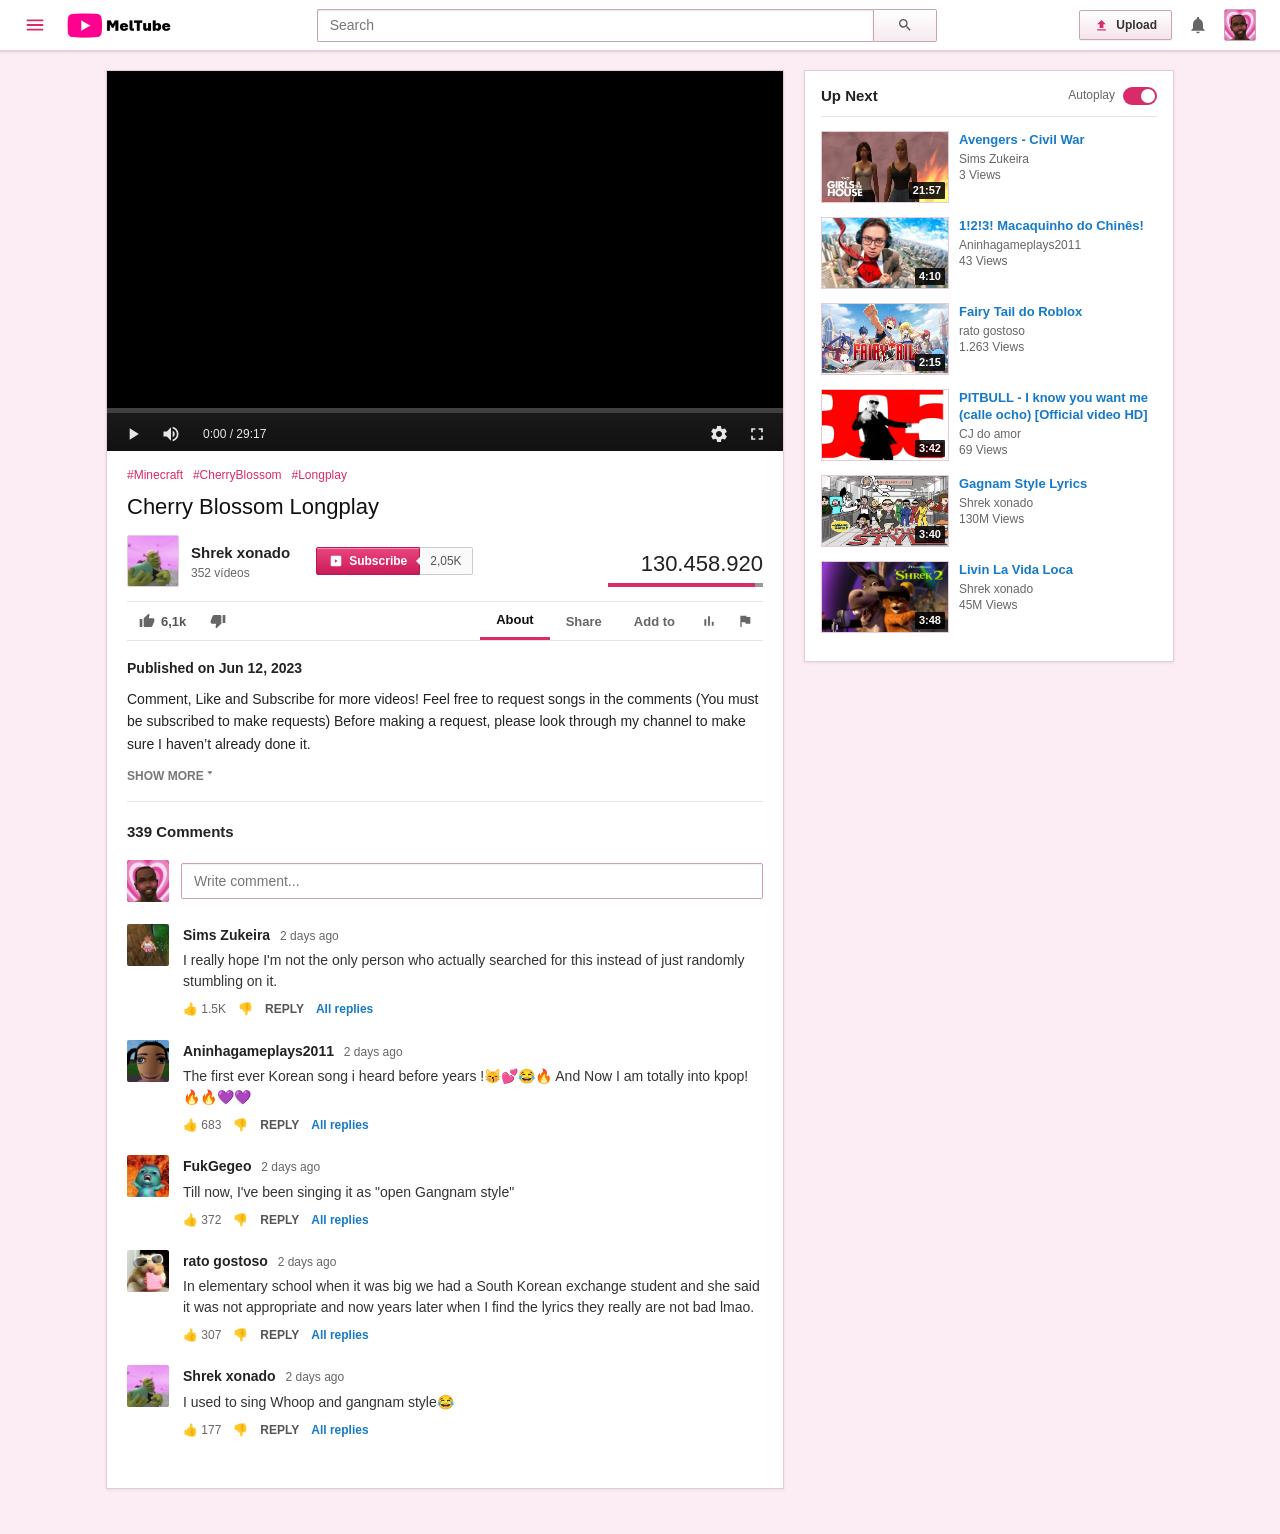
==== pages/play-video-Cherry-Blossom-LongPlay.html @ 24762727 "MelTube layout completo e videos otimizados" ====
<!DOCTYPE html>
<html lang="pt">
<head>
    <meta charset="UTF-8">
    <meta http-equiv="X-UA-Compatible" content="IE=edge">
    <meta name="viewport" content="width=device-width, initial-scale=1.0">
    <title>Cherry Blossom Longplay - MelTube</title>
    <link rel="icon" href="../assets/images/branding/youtube (1).png">
    <link rel="stylesheet" href="../assets/css/watch.css">
</head>

<body>
    
    <!-- HEADER HITCHHIKER 2013 -->
    <nav class="navbar">
        <div class="nav-left">
            <button class="icon-btn menu-btn" title="Guide">
                <svg viewBox="0 0 24 24" class="svg-icon"><path d="M3 18h18v-2H3v2zm0-5h18v-2H3v2zm0-7v2h18V6H3z"/></svg>
            </button>
            <a href="../index.html">
                <img src="../assets/images/branding/logo.png" alt="MelTube" class="logo">
            </a>
        </div>

        <div class="nav-middle">
            <div class="search-box">
                <input type="text" placeholder="Search">
                <button type="submit" class="search-btn" title="Search">
                    <svg viewBox="0 0 24 24" class="svg-icon search-svg"><path d="M15.5 14h-.79l-.28-.27A6.471 6.471 0 0 0 16 9.5 6.5 6.5 0 1 0 9.5 16c1.61 0 3.09-.59 4.23-1.57l.27.28v.79l5 4.99L20.49 19l-4.99-5zm-6 0C7.01 14 5 11.99 5 9.5S7.01 5 9.5 5 14 7.01 14 9.5 11.99 14 9.5 14z"/></svg>
                </button>
            </div>
        </div>

        <div class="nav-right">
            <button class="yt-upload-btn">
                <svg viewBox="0 0 24 24" class="svg-icon upload-svg"><path d="M9 16h6v-6h4l-7-7-7 7h4zm-4 2h14v2H5z"/></svg>
                <span>Upload</span>
            </button>
            <button class="icon-btn notif-btn" title="Notifications">
                <svg viewBox="0 0 24 24" class="svg-icon"><path d="M12 22c1.1 0 2-.9 2-2h-4c0 1.1.9 2 2 2zm6-6v-5c0-3.07-1.63-5.64-4.5-6.32V4c0-.83-.67-1.5-1.5-1.5s-1.5.67-1.5 1.5v.68C7.64 5.36 6 7.92 6 11v5l-2 2v1h16v-1l-2-2z"/></svg>
            </button>
            <img src="../assets/images/avatars/avatar-1.png" alt="Profile" class="user-icon">
        </div>
    </nav>

    <!-- CONTENT WRAPPER -->
    <div class="container play-container">
        <div class="row">
            
            <!-- COLUNA DO VÍDEO -->
            <div class="play-video">
                <div class="yt-player-box" id="playerBox">
                    <video id="myVideo" preload="metadata" autoplay playsinline>
                        <source src="../assets/videos/never-gonna-give-you-up.mp4">
                    </video>

                    <div class="yt-controls">
                        <div class="yt-timeline" id="timeline">
                            <div class="yt-timeline-buffer"></div>
                            <div class="yt-timeline-played" id="timelinePlayed"></div>
                            <div class="yt-scrubber-handle" id="scrubber"></div>
                        </div>

                        <div class="yt-controls-bottom">
                            <div class="ctrl-left">
                                <button class="ctrl-btn" id="playBtn" title="Play">
                                    <svg viewBox="0 0 24 24" class="ctrl-svg" id="playIcon"><path d="M8 5v14l11-7z"/></svg>
                                </button>
                                <button class="ctrl-btn" id="volBtn" title="Mute">
                                    <svg viewBox="0 0 24 24" class="ctrl-svg" id="volIcon"><path d="M3 9v6h4l5 5V4L7 9H3zm13.5 3c0-1.77-1.02-3.29-2.5-4.03v8.05c1.48-.73 2.5-2.25 2.5-4.02zM14 3.23v2.06c2.89.86 5 3.54 5 6.71s-2.11 5.85-5 6.71v2.06c4.01-.91 7-4.49 7-8.77s-2.99-7.86-7-8.77z"/></svg>
                                </button>
                                <span class="time-label" id="timeLabel">0:00 / 29:17</span>
                            </div>

                            <div class="ctrl-right">
                                <button class="ctrl-btn" title="Settings">
                                    <svg viewBox="0 0 24 24" class="ctrl-svg"><path d="M19.14 12.94c.04-.3.06-.61.06-.94 0-.32-.02-.64-.07-.94l2.03-1.58c.18-.14.23-.41.12-.61l-1.92-3.32c-.12-.22-.37-.29-.59-.22l-2.39.96c-.5-.38-1.03-.7-1.62-.94l-.36-2.54c-.04-.24-.24-.41-.48-.41h-3.84c-.24 0-.43.17-.47.41l-.36 2.54c-.59.24-1.13.57-1.62.94l-2.39-.96c-.22-.08-.47 0-.59.22L2.74 8.87c-.12.21-.08.47.12.61l2.03 1.58c-.05.3-.09.63-.09.94s.02.64.07.94l-2.03 1.58c-.18.14-.23.41-.12.61l1.92 3.32c.12.22.37.29.59.22l2.39-.96c.5.38 1.03.7 1.62.94l.36 2.54c.05.24.24.41.48.41h3.84c.24 0 .44-.17.47-.41l.36-2.54c.59-.24 1.13-.56 1.62-.94l2.39.96c.22.08.47 0 .59-.22l1.92-3.32c.12-.22.07-.47-.12-.61l-2.01-1.58zM12 15.6c-1.98 0-3.6-1.62-3.6-3.6s1.62-3.6 3.6-3.6 3.6 1.62 3.6 3.6-1.62 3.6-3.6 3.6z"/></svg>
                                </button>
                                <button class="ctrl-btn" id="fsBtn" title="Fullscreen">
                                    <svg viewBox="0 0 24 24" class="ctrl-svg"><path d="M7 14H5v5h5v-2H7v-3zm-2-4h2V7h3V5H5v5zm12 7h-3v2h5v-5h-2v3zM14 5v2h3v3h2V5h-5z"/></svg>
                                </button>
                            </div>
                        </div>
                    </div>
                </div>

                <!-- CABEÇALHO DO VÍDEO -->
                <div class="watch-header">
                    <div class="tags">
                        <a href="#">#Minecraft</a> <a href="#">#CherryBlossom</a> <a href="#">#Longplay</a>
                    </div>
                    <h3>Cherry Blossom Longplay</h3>

                    <div class="watch-headline-row">
                        <div class="channel-info">
                            <img src="../assets/images/avatars/avatar-2.png" alt="Channel" class="channel-avatar">
                            <div>
                                <a href="https://www.youtube.com/@taefiedcontents9467" target="_blank" class="channel-title">Shrek xonado</a>
                                <span class="video-count">352 vídeos</span>
                            </div>

                            <div class="yt-subscribe-wrapper">
                                <a href="https://www.youtube.com/@taefiedcontents9467" target="_blank" class="yt-sub-btn">
                                    <svg viewBox="0 0 24 24" class="sub-play-icon"><path d="M10 15l5-3-5-3v6zm11-10v14c0 1.1-.9 2-2 2H5c-1.1 0-2-.9-2-2V5c0-1.1.9-2 2-2h14c1.1 0 2 .9 2 2z"/></svg>
                                    <span>Subscribe</span>
                                </a>
                                <span class="yt-sub-bubble">2,05K</span>
                            </div>
                        </div>

                        <div class="watch-views-box">
                            <span class="views-count">130.458.920</span>
                            <div class="video-extras-sparkbars" title="6,1k gostos">
                                <div class="sparkbar-likes" style="width: 95%;"></div>
                                <div class="sparkbar-dislikes" style="width: 5%;"></div>
                            </div>
                        </div>
                    </div>

                    <div class="watch-actions-bar">
                        <div class="actions-left">
                            <button class="yt-uix-btn like-btn">
                                <svg viewBox="0 0 24 24" class="action-icon"><path d="M1 21h4V9H1v12zm22-11c0-1.1-.9-2-2-2h-6.31l.95-4.57.03-.32c0-.41-.17-.79-.44-1.06L14.17 1 7.59 7.59C7.22 7.95 7 8.45 7 9v10c0 1.1.9 2 2 2h9c.83 0 1.54-.5 1.84-1.22l3.02-7.05c.09-.23.14-.47.14-.73v-2z"/></svg>
                                <span>6,1k</span>
                            </button>
                            <button class="yt-uix-btn dislike-btn" title="Dislike">
                                <svg viewBox="0 0 24 24" class="action-icon"><path d="M15 3H6c-.83 0-1.54.5-1.84 1.22l-3.02 7.05c-.09.23-.14.47-.14.73v2c0 1.1.9 2 2 2h6.31l-.95 4.57-.03.32c0 .41.17.79.44 1.06L9.83 23l6.59-6.59c.37-.36.58-.86.58-1.41V5c0-1.1-.9-2-2-2zm4 0v12h4V3h-4z"/></svg>
                            </button>
                        </div>

                        <div class="actions-tabs">
                            <button class="action-tab active">About</button>
                            <button class="action-tab">Share</button>
                            <button class="action-tab">Add to</button>
                            <button class="action-tab tab-icon" title="Stats">
                                <svg viewBox="0 0 24 24" class="action-icon"><path d="M5 9.2h3V19H5zM10.6 5h2.8v14h-2.8zm5.6 8H19v6h-2.8z"/></svg>
                            </button>
                            <button class="action-tab tab-icon" title="Report">
                                <svg viewBox="0 0 24 24" class="action-icon"><path d="M14.4 6L14 4H5v17h2v-7h5.6l.4 2h7V6z"/></svg>
                            </button>
                        </div>
                    </div>
                </div>

                <!-- DESCRIÇÃO -->
                <div class="vid-description">
                    <p class="pub-date">Published on Jun 12, 2023</p>
                    <p>Comment, Like and Subscribe for more videos! Feel free to request songs in the comments (You must be subscribed to make requests) Before making a request, please look through my channel to make sure I haven’t already done it.</p>
                    
                    <button class="show-more-btn">SHOW MORE 🢓</button>
                    
                    <hr>
                    <h4>339 Comments</h4>

                    <div class="add-comment">
                        <img src="../assets/images/avatars/avatar-1.png" alt="My Profile">
                        <input type="text" placeholder="Write comment...">
                    </div>

                    <div class="old-comment">
                        <img src="../assets/images/avatars/avatar-3.png" alt="">
                        <div>
                            <h3>Sims Zukeira <span>2 days ago</span></h3>
                            <p>I really hope I'm not the only person who actually searched for this instead of just randomly stumbling on it.</p>
                            <div class="acomment-action">
                                <span class="like-thumb">👍 1.5K</span>
                                <span class="dislike-thumb">👎</span>
                                <span class="reply-text">REPLY</span>
                                <a href="#">All replies</a>
                            </div>
                        </div>
                    </div> 

                    <div class="old-comment">
                        <img src="../assets/images/avatars/avatar-4.png" alt="">
                        <div>
                            <h3>Aninhagameplays2011 <span>2 days ago</span></h3>
                            <p>The first ever Korean song i heard before years !😽💕😂🔥 And Now I am totally into kpop!🔥🔥💜💜</p>
                            <div class="acomment-action">
                                <span class="like-thumb">👍 683</span>
                                <span class="dislike-thumb">👎</span>
                                <span class="reply-text">REPLY</span>
                                <a href="#">All replies</a>
                            </div>
                        </div>
                    </div>

                    <div class="old-comment">
                        <img src="../assets/images/avatars/avatar-5.png" alt="">
                        <div>
                            <h3>FukGegeo <span>2 days ago</span></h3>
                            <p>Till now, I've been singing it as "open Gangnam style"</p>
                            <div class="acomment-action">
                                <span class="like-thumb">👍 372</span>
                                <span class="dislike-thumb">👎</span>
                                <span class="reply-text">REPLY</span>
                                <a href="#">All replies</a>
                            </div>
                        </div>
                    </div>

                    <div class="old-comment">
                        <img src="../assets/images/avatars/avatar-6.png" alt="">
                        <div>
                            <h3>rato gostoso <span>2 days ago</span></h3>
                            <p>In elementary school when it was big we had a South Korean exchange student and she said it was not appropriate and now years later when I find the lyrics they really are not bad lmao.</p>
                            <div class="acomment-action">
                                <span class="like-thumb">👍 307</span>
                                <span class="dislike-thumb">👎</span>
                                <span class="reply-text">REPLY</span>
                                <a href="#">All replies</a>
                            </div>
                        </div>
                    </div>

                    <div class="old-comment">
                        <img src="../assets/images/avatars/avatar-2.png" alt="">
                        <div>
                            <h3>Shrek xonado <span>2 days ago</span></h3>
                            <p>I used to sing Whoop and gangnam style😂</p>
                            <div class="acomment-action">
                                <span class="like-thumb">👍 177</span>
                                <span class="dislike-thumb">👎</span>
                                <span class="reply-text">REPLY</span>
                                <a href="#">All replies</a>
                            </div>
                        </div>
                    </div>
                </div>
            </div>

            <!-- BARRA LATERAL UP NEXT -->
            <div class="right-sidebar">
                <div class="sidebar-header-row">
                    <h4>Up Next</h4>
                    <div class="autoplay-block">
                        <span>Autoplay</span>
                        <div class="toggle-track active" id="autoToggle"><div class="toggle-pill"></div></div>
                    </div>
                </div>

                <div class="side-video-list">
                    <a href="play-video-Girls-In-The-House.html" class="small-thumbnail">
                        <img src="../assets/images/thumbnails/thumbnail-Girls-In-The-House.png" alt="">
                        <span class="vid-time-tag">21:57</span>
                    </a>
                    <div class="vid-info">
                        <a href="play-video-Girls-In-The-House.html">Avengers - Civil War</a>
                        <p class="channel-tag">Sims Zukeira</p>
                        <p class="meta-tag">3 Views</p>
                    </div>
                </div>

                <div class="side-video-list">
                    <a href="play-video-macaquinho-do-chines.html" class="small-thumbnail">
                        <img src="../assets/images/thumbnails/thumbnail-macaquinho-do-chines.png" alt="">
                        <span class="vid-time-tag">4:10</span>
                    </a>
                    <div class="vid-info">
                        <a href="play-video-macaquinho-do-chines.html">1!2!3! Macaquinho do Chinês!</a>
                        <p class="channel-tag">Aninhagameplays2011</p>
                        <p class="meta-tag">43 Views</p>
                    </div>
                </div>

                <div class="side-video-list">
                    <a href="play-video-Fairy-Tail-Roblox.html" class="small-thumbnail">
                        <img src="../assets/images/thumbnails/thumbnail-Fairy-Tail-Roblox.png" alt="">
                        <span class="vid-time-tag">2:15</span>
                    </a>
                    <div class="vid-info">
                        <a href="play-video-Fairy-Tail-Roblox.html">Fairy Tail do Roblox</a>
                        <p class="channel-tag">rato gostoso</p>
                        <p class="meta-tag">1.263 Views</p>
                    </div>
                </div>

                <div class="side-video-list">
                    <a href="play-video-I-Know-You-Want-Me.html" class="small-thumbnail">
                        <img src="../assets/images/thumbnails/thumbnail-i-know-you-want-me.png" alt="">
                        <span class="vid-time-tag">3:42</span>
                    </a>
                    <div class="vid-info">
                        <a href="play-video-I-Know-You-Want-Me.html">PITBULL - I know you want me (calle ocho) [Official video HD]</a>
                        <p class="channel-tag">CJ do amor</p>
                        <p class="meta-tag">69 Views</p>
                    </div>
                </div>

                <div class="side-video-list">
                    <a href="play-video-PSY-GANGNAM-STYLE.html" class="small-thumbnail">
                        <img src="../assets/images/thumbnails/thumbnail-PSY-GANGNAM-STYLE.png" alt="">
                        <span class="vid-time-tag">3:40</span>
                    </a>
                    <div class="vid-info">
                        <a href="play-video-PSY-GANGNAM-STYLE.html">Gagnam Style Lyrics</a>
                        <p class="channel-tag">Shrek xonado</p>
                        <p class="meta-tag">130M Views</p>
                    </div>
                </div>

                <div class="side-video-list">
                    <a href="play-video-livin-la-vida-loca.html" class="small-thumbnail">
                        <img src="../assets/images/thumbnails/thumbnail-livin-la-vida-loca.png" alt="">
                        <span class="vid-time-tag">3:48</span>
                    </a>
                    <div class="vid-info">
                        <a href="play-video-livin-la-vida-loca.html">Livin La Vida Loca</a>
                        <p class="channel-tag">Shrek xonado</p>
                        <p class="meta-tag">45M Views</p>
                    </div>
                </div>
            </div>

        </div>
    </div>

    <!-- SCRIPT DO LEITOR -->
    <script>
        const video = document.getElementById('myVideo');
        const playBtn = document.getElementById('playBtn');
        const playIcon = document.getElementById('playIcon');
        const volBtn = document.getElementById('volBtn');
        const timeline = document.getElementById('timeline');
        const timelinePlayed = document.getElementById('timelinePlayed');
        const scrubber = document.getElementById('scrubber');
        const timeLabel = document.getElementById('timeLabel');
        const fsBtn = document.getElementById('fsBtn');
        const playerBox = document.getElementById('playerBox');

        function formatTime(s) {
            const mins = Math.floor(s / 60);
            const secs = Math.floor(s % 60);
            return `${mins}:${secs < 10 ? '0' : ''}${secs}`;
        }

        playBtn.addEventListener('click', () => {
            if (video.paused) {
                video.play();
                playIcon.innerHTML = '<path d="M6 19h4V5H6v14zm8-14v14h4V5h-4z"/>';
            } else {
                video.pause();
                playIcon.innerHTML = '<path d="M8 5v14l11-7z"/>';
            }
        });

        video.addEventListener('timeupdate', () => {
            if (video.duration) {
                const percent = (video.currentTime / video.duration) * 100;
                timelinePlayed.style.width = percent + '%';
                scrubber.style.left = percent + '%';
                timeLabel.textContent = `${formatTime(video.currentTime)} / ${formatTime(video.duration)}`;
            }
        });

        timeline.addEventListener('click', (e) => {
            const rect = timeline.getBoundingClientRect();
            const pos = (e.clientX - rect.left) / rect.width;
            video.currentTime = pos * video.duration;
        });

        volBtn.addEventListener('click', () => {
            video.muted = !video.muted;
            volBtn.style.opacity = video.muted ? '0.4' : '1';
        });

        fsBtn.addEventListener('click', () => {
            if (!document.fullscreenElement) {
                playerBox.requestFullscreen().catch(err => alert(err.message));
            } else {
                document.exitFullscreen();
            }
        });

        document.getElementById('autoToggle').addEventListener('click', function() {
            this.classList.toggle('active');
        });
    </script>
    <script src="../assets/js/search.js"></script>
</body>
</html>
---- assets/css/watch.css ----
/* ==================================================
   MELTUBE — WATCH PAGE 2013 (LETRAS GRANDES + MAIS ROSA)
================================================== */

:root {
    --pink-primary: #d92b6a;
    --pink-dark: #b51a51;
    --pink-gradient-top: #ea4581;
    --pink-gradient-bottom: #ca1b57;
    --pink-soft: #fdeaf2;
    --pink-bg: #fbedf3;              /* Rosa mais presente no fundo */

    --bg-card: #ffffff;
    --border-card: #e5cbda;
    --border-light: #ece0e7;
    --border-btn: #cca2b7;

    --text-primary: #222222;
    --text-secondary: #666666;
    --yt-link-blue: #167ac6;
}

* {
    margin: 0;
    padding: 0;
    box-sizing: border-box;
    font-family: Arial, Helvetica, sans-serif;
}

body {
    background-color: var(--pink-bg);
    color: var(--text-primary);
    font-size: 14px;                 /* Aumentado de 13px */
    line-height: 1.4;
}

a {
    color: inherit;
    text-decoration: none;
}

img {
    display: block;
    max-width: 100%;
}

button, input {
    font-family: Arial, Helvetica, sans-serif;
}


/* ==================================================
   HEADER (MASTHEAD)
================================================== */

.navbar {
    width: 100%;
    height: 52px;
    padding: 0 24px;
    display: flex;
    align-items: center;
    justify-content: space-between;
    background: #ffffff;
    border-bottom: 2px solid #eecbdc; /* Linha rosa sutil na barra superior */
    box-shadow: 0 1px 2px rgba(0, 0, 0, 0.05);
    position: sticky;
    top: 0;
    z-index: 1000;
}

.nav-left {
    display: flex;
    align-items: center;
}

.menu-btn {
    background: none;
    border: none;
    cursor: pointer;
    margin-right: 18px;
    display: flex;
    align-items: center;
}

.menu-btn .svg-icon {
    width: 22px;
    height: 22px;
    fill: var(--pink-primary);
}

.logo {
    width: 110px;
    height: auto;
}

.nav-middle {
    flex: 1;
    max-width: 620px;
    margin: 0 20px;
}

.search-box {
    width: 100%;
    height: 33px;
    display: flex;
    align-items: stretch;
}

.search-box input {
    flex: 1;
    padding: 0 12px;
    border: 1px solid var(--border-btn);
    border-right: none;
    border-radius: 2px 0 0 2px;
    font-size: 14px;                 /* Aumentado */
    outline: none;
    box-shadow: inset 0 1px 2px rgba(0,0,0,0.1);
}

.search-box input:focus {
    border-color: var(--pink-primary);
}

.search-btn {
    width: 64px;
    border: 1px solid var(--border-btn);
    border-radius: 0 2px 2px 0;
    background: linear-gradient(to bottom, #ffffff 0%, #f6eaf0 100%);
    box-shadow: inset 0 1px 0 #fff;
    cursor: pointer;
    display: flex;
    align-items: center;
    justify-content: center;
}

.search-btn:hover {
    background: linear-gradient(to bottom, #fdf5f8 0%, #eed5df 100%);
}

.search-svg {
    width: 16px;
    height: 16px;
    fill: #555;
}

.nav-right {
    display: flex;
    align-items: center;
    gap: 16px;
}

.yt-upload-btn {
    height: 30px;
    padding: 0 14px;
    display: flex;
    align-items: center;
    gap: 7px;
    background: linear-gradient(to bottom, #ffffff 0%, #f5e4ec 100%);
    border: 1px solid var(--border-btn);
    border-radius: 2px;
    box-shadow: inset 0 1px 0 #ffffff, 0 1px 1px rgba(0,0,0,0.06);
    color: #333;
    font-size: 12px;                 /* Aumentado */
    font-weight: bold;
    cursor: pointer;
}

.yt-upload-btn:hover {
    background: linear-gradient(to bottom, #fef8fa 0%, #ecd0dd 100%);
}

.upload-svg {
    width: 15px;
    height: 15px;
    fill: var(--pink-primary);
}

.icon-btn {
    background: none;
    border: none;
    cursor: pointer;
    display: flex;
    align-items: center;
}

.notif-btn .svg-icon {
    width: 20px;
    height: 20px;
    fill: #666;
}

.user-icon {
    width: 32px;
    height: 32px;
    border-radius: 2px;
    border: 1px solid var(--border-btn);
}


/* ==================================================
   LAYOUT GERAL DO WATCH
================================================== */

.play-container {
    max-width: 1100px !important;
    margin: 18px auto 45px !important;
    padding: 0 16px !important;
}

.row {
    display: flex;
    align-items: flex-start;
    gap: 20px;
}

.play-video {
    flex: 1 1 700px;
    min-width: 0;
    background: var(--bg-card);
    border: 1px solid var(--border-card);
    box-shadow: 0 1px 3px rgba(0, 0, 0, 0.08);
}


/* ==================================================
   LEITOR RETRO (BARRA PRETA + LINHA ROSA)
================================================== */

.yt-player-box {
    position: relative;
    width: 100%;
    aspect-ratio: 16 / 9;
    background: #000;
    overflow: hidden;
}

.yt-player-box video {
    width: 100%;
    height: 100%;
    display: block;
    object-fit: contain;
}

.yt-controls {
    position: absolute;
    bottom: 0;
    left: 0;
    width: 100%;
    height: 38px;
    background: linear-gradient(to top, rgba(18, 18, 18, 0.95), rgba(30, 30, 30, 0.85));
    display: flex;
    flex-direction: column;
    justify-content: flex-end;
    user-select: none;
}

.yt-timeline {
    position: absolute;
    top: -5px;
    left: 0;
    width: 100%;
    height: 5px;
    background: rgba(255, 255, 255, 0.25);
    cursor: pointer;
    transition: height 0.1s;
}

.yt-timeline:hover {
    height: 8px;
    top: -8px;
}

.yt-timeline-played {
    height: 100%;
    width: 0%;
    background: var(--pink-primary);
}

.yt-scrubber-handle {
    position: absolute;
    top: 50%;
    left: 0%;
    transform: translate(-50%, -50%);
    width: 13px;
    height: 13px;
    background: #fff;
    border-radius: 50%;
    box-shadow: 0 0 3px rgba(0,0,0,0.6);
    display: none;
}

.yt-timeline:hover .yt-scrubber-handle {
    display: block;
}

.yt-controls-bottom {
    display: flex;
    align-items: center;
    justify-content: space-between;
    padding: 0 12px;
    height: 34px;
}

.ctrl-left, .ctrl-right {
    display: flex;
    align-items: center;
    gap: 10px;
}

.ctrl-btn {
    background: none;
    border: none;
    cursor: pointer;
    display: flex;
    align-items: center;
    padding: 4px;
}

.ctrl-svg {
    width: 20px;
    height: 20px;
    fill: #e6e6e6;
}

.ctrl-btn:hover .ctrl-svg {
    fill: #ff8ab6;
}

.time-label {
    color: #e6e6e6;
    font-size: 12px;
    margin-left: 8px;
}


/* ==================================================
   INFORMAÇÕES DO VÍDEO (LETRAS BEM MAIORES)
================================================== */

.watch-header {
    padding: 14px 20px 0;
}

.tags a {
    color: var(--pink-primary);
    font-size: 12px;
    margin-right: 6px;
}

.watch-header h3 {
    font-size: 22px;                /* Aumentado de 19px */
    font-weight: normal;
    color: #111;
    margin: 8px 0 14px;
    line-height: 1.3;
}

.watch-headline-row {
    display: flex;
    align-items: flex-end;
    justify-content: space-between;
    padding-bottom: 14px;
}

.channel-info {
    display: flex;
    align-items: center;
    gap: 12px;
}

.channel-avatar {
    width: 52px;                     /* Aumentado */
    height: 52px;
    border-radius: 2px;
    border: 1px solid var(--border-card);
}

.channel-title {
    font-size: 15px;                 /* Aumentado de 13px */
    font-weight: bold;
    color: #222;
    display: block;
}

.video-count {
    font-size: 12px;
    color: var(--text-secondary);
    display: block;
    margin-top: 2px;
}

/* O BOTÃO SUBSCRIBE DUPLO */
.yt-subscribe-wrapper {
    display: flex;
    align-items: center;
    margin-left: 14px;
}

.yt-sub-btn {
    height: 28px;
    padding: 0 12px;
    background: linear-gradient(to bottom, var(--pink-gradient-top) 0%, var(--pink-gradient-bottom) 100%);
    border: 1px solid var(--pink-dark);
    border-radius: 2px 0 0 2px;
    color: #fff;
    font-size: 12px;                 /* Aumentado */
    font-weight: bold;
    display: flex;
    align-items: center;
    gap: 6px;
    cursor: pointer;
    box-shadow: inset 0 1px 0 rgba(255,255,255,0.4);
}

.yt-sub-btn:hover {
    background: linear-gradient(to bottom, #d62d69 0%, #ab1348 100%);
}

.sub-play-icon {
    width: 14px;
    height: 14px;
    fill: #fff;
}

.yt-sub-bubble {
    height: 28px;
    padding: 0 10px;
    background: #fafafa;
    border: 1px solid #ccc;
    border-left: none;
    border-radius: 0 2px 2px 0;
    color: #555;
    font-size: 12px;                 /* Aumentado */
    line-height: 26px;
    position: relative;
}

.yt-sub-bubble::before {
    content: '';
    position: absolute;
    left: -4px;
    top: 50%;
    transform: translateY(-50%);
    border-width: 4px 4px 4px 0;
    border-style: solid;
    border-color: transparent #fafafa transparent transparent;
}

/* Visualizações Grandes e Sparkbar */
.watch-views-box {
    text-align: right;
}

.views-count {
    display: block;
    font-size: 22px;                 /* Aumentado de 19px */
    color: #222;
    font-weight: normal;
    margin-bottom: 4px;
}

.video-extras-sparkbars {
    width: 155px;
    height: 4px;
    background: #ccc;
    display: flex;
    margin-left: auto;
}

.sparkbar-likes {
    background: var(--pink-primary);
    height: 100%;
}

.sparkbar-dislikes {
    background: #999;
    height: 100%;
}


/* BARRA DE AÇÕES (ABOUT COM LINHA ROSA) */
.watch-actions-bar {
    display: flex;
    align-items: center;
    justify-content: space-between;
    border-top: 1px solid var(--border-light);
    border-bottom: 1px solid var(--border-light);
    height: 40px;                    /* Aumentado */
}

.actions-left {
    display: flex;
    align-items: center;
}

.yt-uix-btn {
    height: 32px;
    padding: 0 12px;
    background: none;
    border: none;
    cursor: pointer;
    display: flex;
    align-items: center;
    gap: 6px;
    color: #555;
    font-size: 13px;                 /* Aumentado de 11px */
    font-weight: bold;
}

.yt-uix-btn:hover {
    color: var(--pink-primary);
}

.action-icon {
    width: 16px;
    height: 16px;
    fill: #666;
}

.actions-tabs {
    display: flex;
    align-items: center;
    height: 100%;
}

.action-tab {
    height: 100%;
    padding: 0 16px;
    background: none;
    border: none;
    color: #666;
    font-size: 13px;                 /* Aumentado de 11px */
    font-weight: bold;
    cursor: pointer;
    display: flex;
    align-items: center;
}

.action-tab:hover {
    color: #111;
}

.action-tab.active {
    color: #111;
    border-bottom: 3px solid var(--pink-primary);
}

.action-tab.tab-icon {
    padding: 0 10px;
}


/* ==================================================
   DESCRIÇÃO (TEXTO GRANDE E CONFORTÁVEL)
================================================== */

.vid-description {
    padding: 16px 20px 28px;
    font-size: 14px;                 /* Aumentado de 12px */
    line-height: 1.6;
}

.pub-date {
    font-weight: bold;
    color: #222;
    margin-bottom: 8px;
}

.desc-extra {
    margin-top: 8px;
    color: #444;
}

.show-more-btn {
    display: block;
    margin-top: 14px;
    background: none;
    border: none;
    color: #777;
    font-size: 12px;
    font-weight: bold;
    cursor: pointer;
}

.show-more-btn:hover {
    color: var(--pink-primary);
}

.vid-description hr {
    border: 0;
    border-top: 1px solid var(--border-light);
    margin: 18px 0;
}

.vid-description h4 {
    font-size: 15px;                 /* Aumentado */
    font-weight: bold;
    margin-bottom: 16px;
}

.add-comment {
    display: flex;
    align-items: center;
    gap: 12px;
    margin-bottom: 22px;
}

.add-comment img {
    width: 42px;
    height: 42px;
    border-radius: 2px;
}

.add-comment input {
    flex: 1;
    height: 36px;
    border: 1px solid var(--border-btn);
    border-radius: 2px;
    padding: 0 12px;
    outline: none;
    font-size: 14px;
    box-shadow: inset 0 1px 2px rgba(0,0,0,0.06);
}

.old-comment {
    display: flex;
    align-items: flex-start;
    gap: 14px;
    margin-bottom: 20px;
}

.old-comment img {
    width: 42px;
    height: 42px;
    border-radius: 2px;
}

.old-comment h3 {
    font-size: 14px;                 /* Aumentado de 12px */
    font-weight: bold;
    color: #222;
    margin-bottom: 4px;
}

.old-comment h3 span {
    font-weight: normal;
    color: var(--text-secondary);
    font-size: 12px;
    margin-left: 6px;
}

.old-comment p {
    color: #333;
    font-size: 14px;                 /* Aumentado de 12px */
    line-height: 1.5;
}

.acomment-action {
    display: flex;
    align-items: center;
    gap: 12px;
    margin-top: 8px;
    font-size: 12px;
    color: var(--text-secondary);
}

.reply-text {
    font-weight: bold;
    color: #555;
    cursor: pointer;
}

.acomment-action a {
    color: var(--yt-link-blue);
    font-weight: bold;
}


/* ==================================================
   BARRA LATERAL (UP NEXT)
================================================== */

.right-sidebar {
    flex: 0 0 370px;
    width: 370px;
    background: var(--bg-card);
    border: 1px solid var(--border-card);
    box-shadow: 0 1px 3px rgba(0, 0, 0, 0.08);
    padding: 14px 16px;
}

.sidebar-header-row {
    display: flex;
    align-items: center;
    justify-content: space-between;
    padding-bottom: 10px;
    margin-bottom: 14px;
    border-bottom: 1px solid var(--border-light);
}

.sidebar-header-row h4 {
    font-size: 15px;                 /* Aumentado */
    font-weight: bold;
    color: #222;
}

.autoplay-block {
    display: flex;
    align-items: center;
    gap: 8px;
    font-size: 12px;
    color: var(--text-secondary);
}

.toggle-track {
    width: 34px;
    height: 18px;
    background: #ccc;
    border-radius: 9px;
    position: relative;
    cursor: pointer;
}

.toggle-track.active {
    background: var(--pink-primary);
}

.toggle-pill {
    width: 14px;
    height: 14px;
    background: #fff;
    border-radius: 50%;
    position: absolute;
    top: 2px;
    left: 2px;
    transition: left 0.15s;
}

.toggle-track.active .toggle-pill {
    left: 18px;
}

.side-video-list {
    display: flex;
    gap: 10px;
    margin-bottom: 14px;
}

.small-thumbnail {
    position: relative;
    flex: 0 0 128px;
    width: 128px;
}

.small-thumbnail img {
    width: 128px;
    height: 72px;
    object-fit: cover;
    border: 1px solid var(--border-card);
}

.vid-time-tag {
    position: absolute;
    bottom: 4px;
    right: 4px;
    background: rgba(0, 0, 0, 0.85);
    color: #fff;
    font-size: 11px;
    font-weight: bold;
    padding: 1px 4px;
    border-radius: 1px;
}

.vid-info {
    flex: 1;
    min-width: 0;
}

.vid-info a {
    display: -webkit-box;
    -webkit-line-clamp: 2;
    -webkit-box-orient: vertical;
    overflow: hidden;
    color: var(--yt-link-blue);
    font-size: 13px;                 /* Aumentado */
    font-weight: bold;
    line-height: 17px;
    margin-bottom: 4px;
}

.channel-tag {
    color: var(--text-secondary);
    font-size: 12px;                 /* Aumentado */
    line-height: 15px;
}

.meta-tag {
    color: var(--text-secondary);
    font-size: 12px;
}
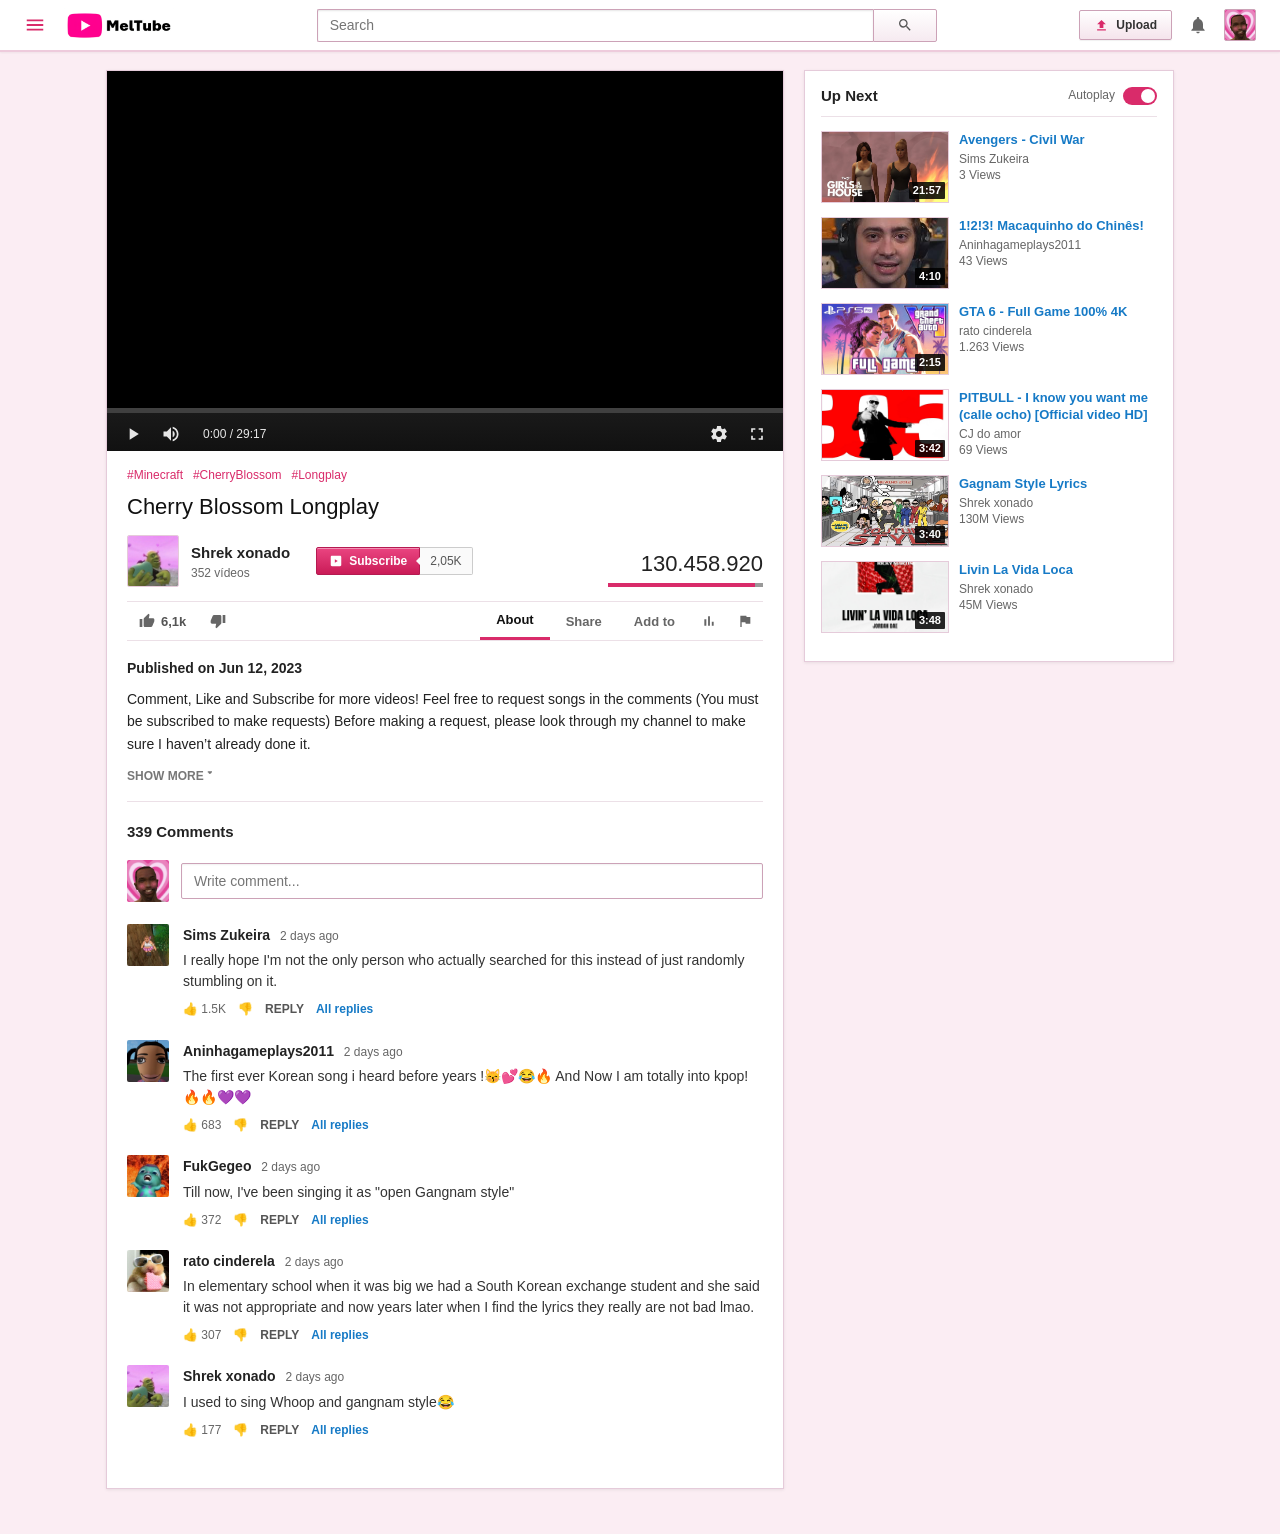
==== commit cc262b06: "Replace video" ====
--- a/pages/play-video-Cherry-Blossom-LongPlay.html
+++ b/pages/play-video-Cherry-Blossom-LongPlay.html
@@ -202,7 +202,7 @@
                     <div class="old-comment">
                         <img src="../assets/images/avatars/avatar-6.png" alt="">
                         <div>
-                            <h3>rato gostoso <span>2 days ago</span></h3>
+                            <h3>rato cinderela <span>2 days ago</span></h3>
                             <p>In elementary school when it was big we had a South Korean exchange student and she said it was not appropriate and now years later when I find the lyrics they really are not bad lmao.</p>
                             <div class="acomment-action">
                                 <span class="like-thumb">👍 307</span>
@@ -264,13 +264,13 @@
                 </div>
 
                 <div class="side-video-list">
-                    <a href="play-video-Fairy-Tail-Roblox.html" class="small-thumbnail">
-                        <img src="../assets/images/thumbnails/thumbnail-Fairy-Tail-Roblox.png" alt="">
+                    <a href="play-video-GTA6-Gameplay.html" class="small-thumbnail">
+                        <img src="../assets/images/thumbnails/thumbnail-GTA6-Gameplay.png" alt="">
                         <span class="vid-time-tag">2:15</span>
                     </a>
                     <div class="vid-info">
-                        <a href="play-video-Fairy-Tail-Roblox.html">Fairy Tail do Roblox</a>
-                        <p class="channel-tag">rato gostoso</p>
+                        <a href="play-video-GTA6-Gameplay.html">GTA 6 - Full Game 100% 4K</a>
+                        <p class="channel-tag">rato cinderela</p>
                         <p class="meta-tag">1.263 Views</p>
                     </div>
                 </div>
